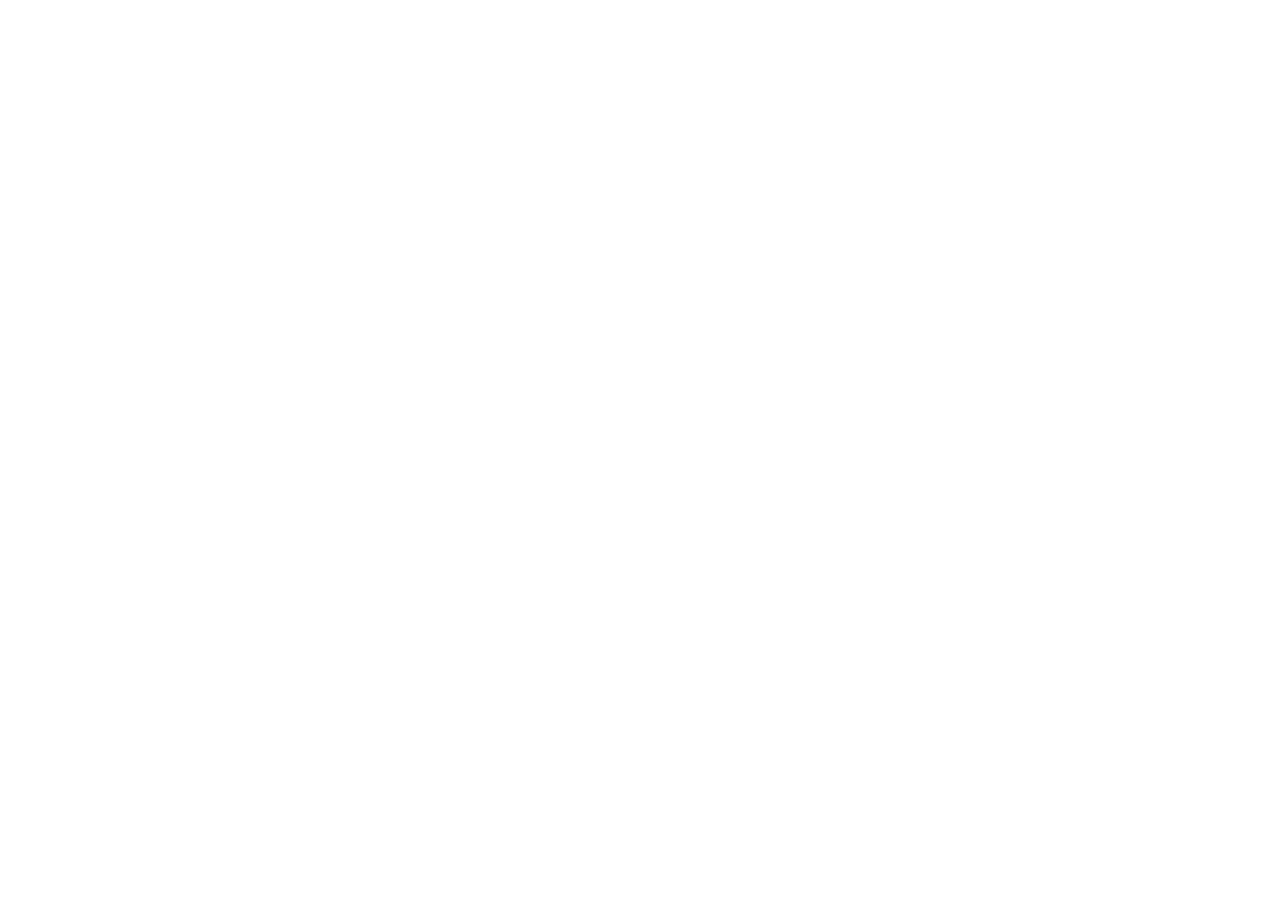
==== HTML/index.html @ 5eec87dd "first commit" ====
<!DOCTYPE html>
<html lang="en">
<head>
    <meta charset="UTF-8">
    <meta name="viewport" content="width=device-width, initial-scale=1.0">
    <title>index</title>
    <link rel="stylesheet" href="../CSS/style.css">
</head>
<body>

    
</body>
</html>
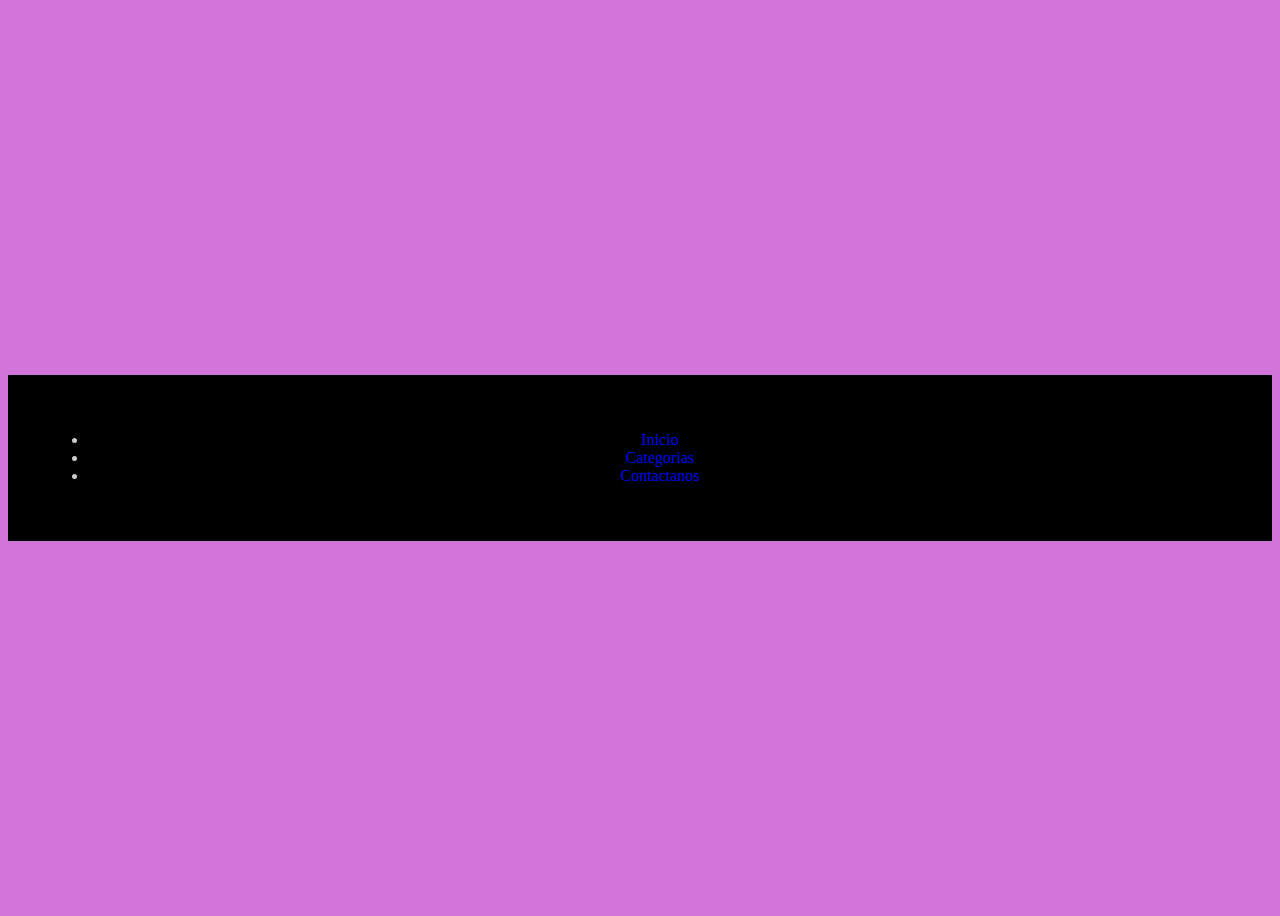
==== commit 5f53d52d: "segundo" ====
--- a/HTML/index.html
+++ b/HTML/index.html
@@ -7,6 +7,16 @@
     <link rel="stylesheet" href="../CSS/style.css">
 </head>
 <body>
+<!-- header  -->
+    <header>
+
+        <ul>
+            <li><a href="../HTML/index.html">Inicio</a></li>
+            <li><a href="../HTML/categorias.html">Categorias</a></li>
+            <li><a href="../HTML/contactanos.html">Contactanos</a></li>
+        </ul>
+
+    </header>
 
     
 </body>
--- a/CSS/style.css
+++ b/CSS/style.css
@@ -0,0 +1,142 @@
+/* * {
+    margin: 0;
+    padding: 0;
+    box-sizing: border-box;
+    font-family: sans-serif;
+} */
+
+body {
+    display: flex;
+    flex-wrap: wrap;
+    align-items: center;
+    justify-content: center;
+    min-height: 100vh;
+    background: rgb(209, 116, 218);
+}
+
+
+
+header{
+    width: 100%;
+    padding: 40px;
+    color: #ccc;
+    text-align: center;
+    background: #000;
+    
+}
+ul li a {
+    text-decoration: none;
+}
+
+.card {
+    position: relative;
+    width: 300px;
+    height: 350px;
+    margin: 20px;
+}
+
+.card .face {
+    position: absolute;
+    width: 100%;
+    height: 100%;
+    backface-visibility: hidden;
+    border-radius: 10px;
+    overflow: hidden;
+    transition: .5s;
+}
+
+.card .front {
+    transform: perspective(600px) rotateY(0deg);
+    box-shadow: 0 5px 10px #000;
+}
+
+.card .front img {
+    position: absolute;
+    width: 100%;
+    height: 100%;
+    object-fit: cover;
+}
+
+.card .front h3 {
+    position: absolute;
+    bottom: 0;
+    width: 100%;
+    height: 45px;
+    line-height: 45px;
+    color: #fff;
+    background: rgba(0,0,0,.4);
+    text-align: center;
+}
+
+.card .back {
+    transform: perspective(600px) rotateY(180deg);
+    background: rgb(3, 35, 54);
+    padding: 15px;
+    color: #f3f3f3;
+    display: flex;
+    flex-direction: column;
+    justify-content: space-between;
+    text-align: center;
+    box-shadow: 0 5px 10px #000;
+}
+
+.card .back .link {
+    border-top: solid 1px #f3f3f3;
+    height: 50px;
+    line-height: 50px;
+}
+
+.card .back .link a {
+    color: #f3f3f3;
+}
+
+.card .back h3 {
+    font-size: 30px;
+    margin-top: 20px;
+    letter-spacing: 2px;
+}
+
+.card .back p {
+    letter-spacing: 1px;
+} 
+
+.card:hover .front {
+    transform: perspective(600px) rotateY(180deg);
+}
+
+.card:hover .back {
+    transform: perspective(600px) rotateY(360deg);
+}
+
+
+
+
+input[type=text],[type=Email],select {
+    width: 100%;
+    padding: 12px 20px;
+    margin: 8px 0;
+    display: inline-block;
+    border: 1px solid #ccc;
+    border-radius: 4px;
+    box-sizing: border-box;
+  }
+  
+  input[type=submit] {
+    width: 100%;
+    background-color: #70bed6;
+    color: white;
+    padding: 14px 20px;
+    margin: 8px 0;
+    border: none;
+    border-radius: 4px;
+    cursor: pointer;
+  }
+  
+  input[type=submit]:hover {
+    background-color: #45a049;
+  }
+  
+  div {
+    border-radius: 5px;
+    background-color: #d0b0d4;
+    padding: 20px;}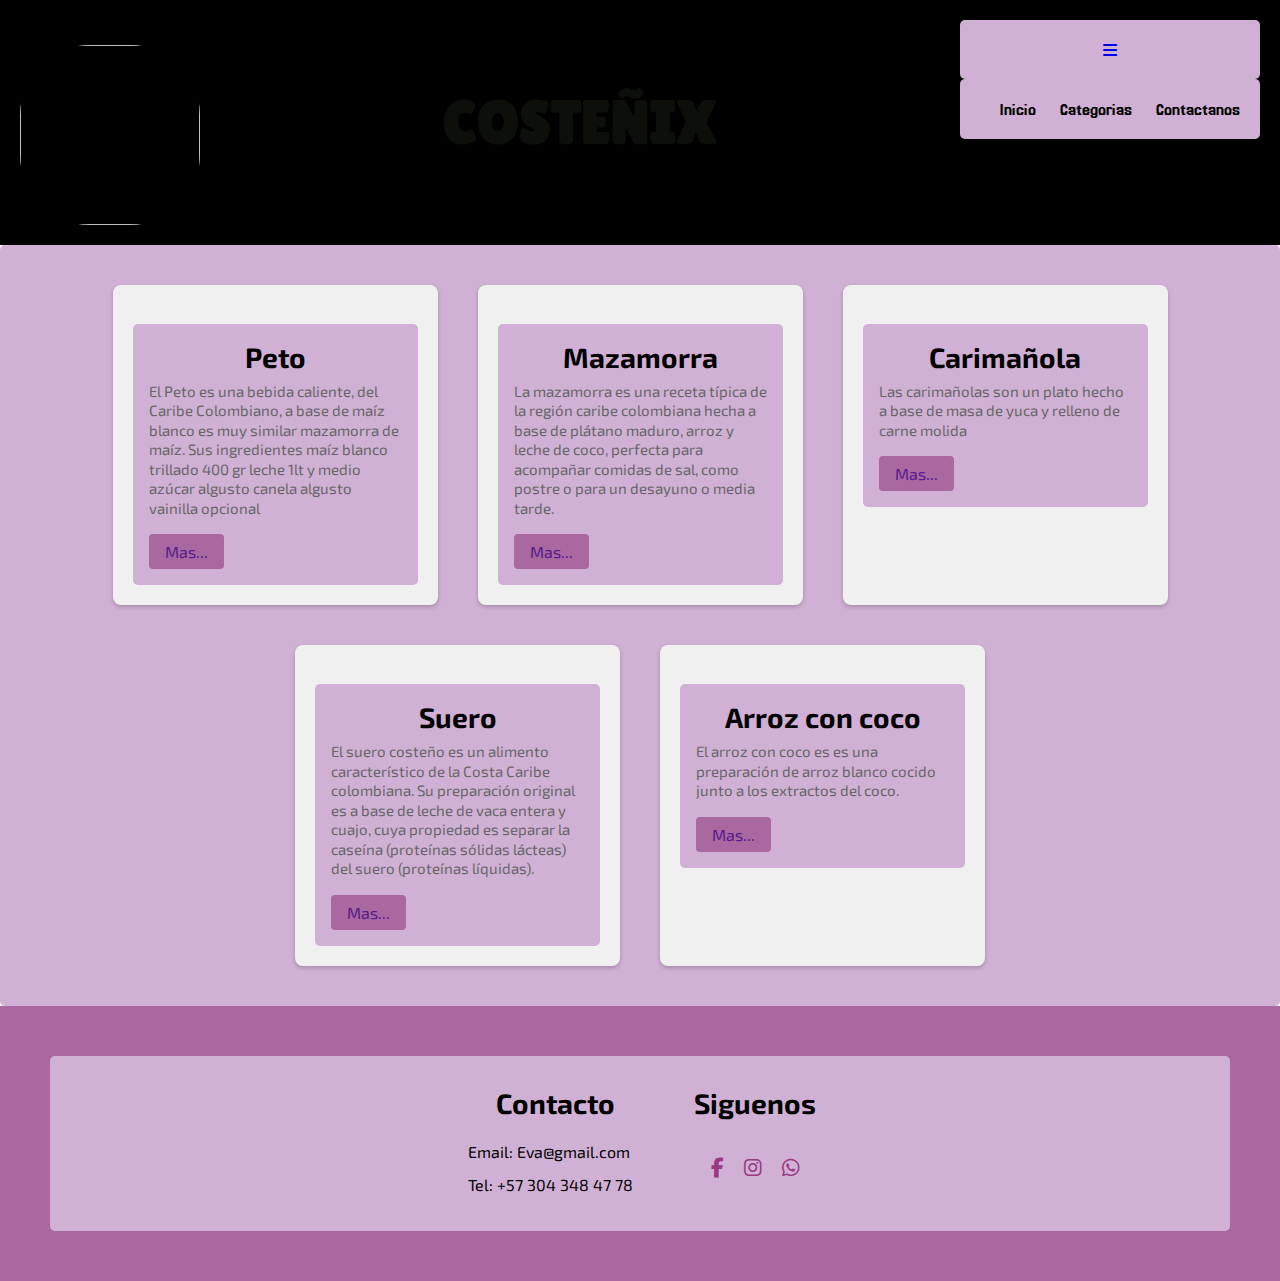
==== commit dfc846ea: "se agrego logica en archivo main js" ====
--- a/HTML/index.html
+++ b/HTML/index.html
@@ -5,19 +5,114 @@
     <meta name="viewport" content="width=device-width, initial-scale=1.0">
     <title>index</title>
     <link rel="stylesheet" href="../CSS/style.css">
+    <link rel="preconnect" href="https://fonts.googleapis.com">
+<link rel="preconnect" href="https://fonts.gstatic.com" crossorigin>
+<link rel="preconnect" href="https://fonts.googleapis.com">
+<link rel="preconnect" href="https://fonts.gstatic.com" crossorigin>
+<link href="https://fonts.googleapis.com/css2?family=Exo+2:ital,wght@0,100..900;1,100..900&family=Lilita+One&display=swap" rel="stylesheet">
+<link href="https://fonts.googleapis.com/css2?family=Exo+2:ital,wght@0,100..900;1,100..900&display=swap" rel="stylesheet">
+<link rel="preconnect" href="https://fonts.googleapis.com">
+<link rel="preconnect" href="https://fonts.gstatic.com" crossorigin>
+<link href="https://fonts.googleapis.com/css2?family=Exo+2:ital,wght@0,100..900;1,100..900&family=Jersey+20&family=Lilita+One&display=swap" rel="stylesheet">
+<link rel="stylesheet" href="https://cdnjs.cloudflare.com/ajax/libs/font-awesome/6.2.1/css/all.min.css">
+<script src="../JS/libs/jquery-3.7.1.js"></script>
 </head>
 <body>
 <!-- header  -->
     <header>
-
-        <ul>
-            <li><a href="../HTML/index.html">Inicio</a></li>
-            <li><a href="../HTML/categorias.html">Categorias</a></li>
-            <li><a href="../HTML/contactanos.html">Contactanos</a></li>
-        </ul>
-
+        <img id="logo" src="../IMAGES/logo.webp">
+        <h1 id="Nombre">COSTEÑIX</h1>
+        <nav class="menu">
+        <div class="icon-menu">
+            <a href="#" id="btn-menu" class="btn-menu"> <span class="fa fa-bars"></span></a>
+        </div>
+        <div class="etiquetas">
+            <ul>
+                <li class="niveles"><a href="../HTML/index.html">Inicio</a></li>
+                <li class="niveles"><a href="../HTML/categorias.html">Categorias</a></li>
+                <li class="niveles"><a href="../HTML/contactanos.html">Contactanos</a></li>
+            </ul>
+        </div>
+    </nav>
+        
     </header>
 
+    <div class="Card-container">
+    <div class="Card">
+        <img src="../IMAGES/peto.jpg" alt="">
+        <div class="Card-content">
+            <h3>Peto</h3>
+            <p>El Peto es una bebida caliente, del Caribe Colombiano, a base de maíz blanco 
+                es muy similar mazamorra de maíz. Sus ingredientes maíz blanco trillado 400 gr
+                leche 1lt y medio 
+                azúcar algusto
+                canela algusto
+                vainilla opcional  </p>
+                <a href="" class="btn" >Mas...</a>
+        </div>
+    </div> 
+
+        <div class="Card">
+        <img src="../IMAGES/mazamorra.jpg" alt="">
+        <div class="Card-content">
+            <h3>Mazamorra</h3>
+            <p>La mazamorra es una receta típica de la región caribe colombiana hecha a base de plátano maduro, arroz y leche de coco, 
+                perfecta para acompañar comidas de sal, como postre o para un desayuno o media tarde.</p>
+                <a href="" class="btn" >Mas...</a>
+        </div>
+        </div>
+
+        <div class="Card">
+        <img src="../IMAGES/yuca.jpg" alt="">
+        <div class="Card-content">
+            <h3>Carimañola</h3>
+            <p>Las carimañolas son un plato hecho a base de masa de yuca y relleno de carne molida</p>
+                <a href="" class="btn" >Mas...</a>
+        </div>
+       </div>
+
+       <div class="Card">
+        <img src="../IMAGES/suero.jpg" alt="">
+        <div class="Card-content">
+            <h3>Suero</h3>
+            <p>El suero costeño es un alimento característico de la Costa Caribe colombiana. Su preparación original es 
+                a base de leche de vaca entera y cuajo, cuya propiedad es separar la caseína (proteínas sólidas lácteas) del suero (proteínas líquidas).</p>
+                <a href="" class="btn" >Mas...</a>
+        </div>
+        </div>
+
+        <div class="Card">
+        <img src="../IMAGES/coco.jpg" alt="">
+        <div class="Card-content">
+            <h3>Arroz con coco</h3>
+            <p> El arroz con coco es es una preparación
+                de arroz blanco cocido junto a los extractos del coco. </p>
+                <a href="" class="btn" >Mas...</a>
+        </div>
+    </div>
+    </div>
+
+    <footer>
+        <div class="container">
+            <div class="footer-content">
+                <h3>Contacto</h3>
+                <p>Email: Eva@gmail.com</p>
+                <p>Tel: +57 304 348 47 78</p>
+                
+            </div>
+            <div class="footer-content2">
+                <h3>Siguenos</h3>
+                <div class="redes-link">
+                <li><a href=""><i class="fab fa-facebook-f"></i></a></li>
+                <li> <a href=""><i class="fab fa-instagram"></i></a></li>
+                <li> <a href=""><i class="fab fa-whatsapp"></i></a></li>
+                </div>
+            </div>
     
+        </div>
+
+
+    </footer>
 </body>
+<script src="../JS/main.js"></script>
 </html>--- a/CSS/style.css
+++ b/CSS/style.css
@@ -1,115 +1,86 @@
-/* * {
+* {
     margin: 0;
     padding: 0;
     box-sizing: border-box;
-    font-family: sans-serif;
-} */
-
-body {
+    font-family:  "Exo 2", sans-serif;
+    list-style: none;
+    
+} 
+
+
+.main-content {
     display: flex;
     flex-wrap: wrap;
-    align-items: center;
     justify-content: center;
-    min-height: 100vh;
+    gap: 15px;
+    padding: 5%;
     background: rgb(209, 116, 218);
 }
 
-
-
 header{
-    width: 100%;
-    padding: 40px;
+    justify-content: space-between;
+    flex-wrap: wrap;
+    display: flex;
+    width: 100%;
+    top: 1px;
+    padding: 20px;
     color: #ccc;
     text-align: center;
     background: #000;
-    
+    background-image: url(../IMAGES/TEXTURAS.jpg);
+    /*background-repeat: no-repeat;
+    background-size: 100% 100%;*/
+    
+}
+#logo{
+    
+    width: 180px;
+    height: 180px;
+    margin-top: 2%;
+    border-radius: 70px;
+    transition: transform 0.5;
+    
+}
+#logo:hover{
+    transform: translateY(-10px);
 }
 ul li a {
     text-decoration: none;
-}
-
-.card {
-    position: relative;
-    width: 300px;
-    height: 350px;
-    margin: 20px;
-}
-
-.card .face {
-    position: absolute;
-    width: 100%;
-    height: 100%;
-    backface-visibility: hidden;
-    border-radius: 10px;
-    overflow: hidden;
-    transition: .5s;
-}
-
-.card .front {
-    transform: perspective(600px) rotateY(0deg);
-    box-shadow: 0 5px 10px #000;
-}
-
-.card .front img {
-    position: absolute;
-    width: 100%;
-    height: 100%;
-    object-fit: cover;
-}
-
-.card .front h3 {
-    position: absolute;
-    bottom: 0;
-    width: 100%;
-    height: 45px;
-    line-height: 45px;
-    color: #fff;
-    background: rgba(0,0,0,.4);
-    text-align: center;
-}
-
-.card .back {
-    transform: perspective(600px) rotateY(180deg);
-    background: rgb(3, 35, 54);
-    padding: 15px;
-    color: #f3f3f3;
-    display: flex;
-    flex-direction: column;
-    justify-content: space-between;
-    text-align: center;
-    box-shadow: 0 5px 10px #000;
-}
-
-.card .back .link {
-    border-top: solid 1px #f3f3f3;
-    height: 50px;
-    line-height: 50px;
-}
-
-.card .back .link a {
-    color: #f3f3f3;
-}
-
-.card .back h3 {
-    font-size: 30px;
-    margin-top: 20px;
-    letter-spacing: 2px;
-}
-
-.card .back p {
-    letter-spacing: 1px;
-} 
-
-.card:hover .front {
-    transform: perspective(600px) rotateY(180deg);
-}
-
-.card:hover .back {
-    transform: perspective(600px) rotateY(360deg);
-}
-
-
-
+    color: #000;
+    font-family: "Jersey 20", sans-serif;
+}
+ul li a:hover{
+    color: #880088a1;
+    
+   
+}
+#Nombre{
+    align-items: center;
+    display: flex;
+    font-size: 60px;
+    color: rgb(12, 15, 10);
+    font-family: "Lilita One", sans-serif;
+    transition: transform 0.5;
+}
+#Nombre:hover{
+    transform: translateY(-10px);
+}
+.niveles{
+    display: inline;
+    font-size: 18px;
+    margin-left: 20px;
+    color: rgb(12, 15, 10);
+    font-family: "Jersey 20", sans-serif;
+    
+
+}
+.etiquetas{
+    align-items: center;
+    display: flex;
+   
+    color: rgb(0, 0, 0);
+
+}
 
 input[type=text],[type=Email],select {
     width: 100%;
@@ -133,10 +104,206 @@
   }
   
   input[type=submit]:hover {
-    background-color: #45a049;
+    background-color: #cfe0df;
   }
   
-  div {
+div {
     border-radius: 5px;
     background-color: #d0b0d4;
-    padding: 20px;}+    padding: 20px;
+}
+
+.form-container {
+    padding: 5%;
+    background-color: #9b3882;
+}
+
+form {
+    border-radius: 20px;
+    background-color: #d0b0d4;
+    padding: 25px;
+}
+
+.card {
+    position: relative;
+    width: 300px;
+    height: 350px;
+    margin: 20px;
+}
+
+.card .face {
+    position: absolute;
+    width: 100%;
+    height: 100%;
+    backface-visibility: hidden;
+    border-radius: 10px;
+    overflow: hidden;
+    transition: .5s;
+}
+
+.card .front {
+    transform: perspective(600px) rotateY(0deg);
+    box-shadow: 0 5px 10px #000;
+}
+
+.card .front img {
+    position: absolute;
+    width: 100%;
+    height: 100%;
+    object-fit: cover;
+}
+
+.card .front h3 {
+    position: absolute;
+    bottom: 0;
+    width: 100%;
+    height: 45px;
+    line-height: 45px;
+    color: #fff;
+    background: rgba(0,0,0,.4);
+    text-align: center;
+}
+
+.card .back {
+    transform: perspective(600px) rotateY(180deg);
+    background: rgb(3, 35, 54);
+    padding: 15px;
+    color: #f3f3f3;
+    display: flex;
+    flex-direction: column;
+    justify-content: space-between;
+    text-align: center;
+    box-shadow: 0 5px 10px #000;
+}
+
+.card .back .link {
+    border-top: solid 1px #f3f3f3;
+    height: 50px;
+    line-height: 50px;
+}
+
+.card .back .link a {
+    color: #f3f3f3;
+}
+
+.card .back h3 {
+    font-size: 30px;
+    margin-top: 20px;
+    letter-spacing: 2px;
+}
+
+.card .back p {
+    letter-spacing: 1px;
+} 
+
+.card:hover .front {
+    transform: perspective(600px) rotateY(180deg);
+}
+
+.card:hover .back {
+    transform: perspective(600px) rotateY(360deg);
+}
+
+.Card-container{
+    display: flex;
+    justify-content: center;
+    flex-wrap: wrap;
+}
+
+.Card{
+    width: 325px;
+    background-color: #f0f0f0;
+    border-radius: 8px;
+    overflow: hidden;
+    box-shadow: 0 2px 4px rgba(0, 0, 0, 0.2);
+    margin: 20px;
+    
+}
+.Card img{
+    width: 100%;
+    height: auto;
+
+
+}
+.Card-content{
+    padding: 16px;
+}
+.Card-content h3{
+    font-size: 28px;
+    margin-bottom: 8px;
+}
+.Card-content p{
+    color: #666;
+    font-size: 15px;
+    line-height: 1.3;
+}
+.Card-content .btn{
+    display: inline-block;
+    padding: 8px 16px;
+    background-color: #aa68a1;
+    text-decoration: none;
+    border-radius: 4px;
+    margin-top: 16px;
+}
+
+
+footer{
+    background: #aa68a1;
+    padding: 50px;
+    width: 100%;
+    height: 100%;
+}
+
+.container{
+    width: 100%;
+    display: flex;
+    flex-wrap: wrap;
+    justify-content: center;
+    padding: 10px;
+}
+.footer{
+    width: 333%;
+}
+h3{
+    font-size: 28px;
+    margin-bottom: 15px;
+    text-align: center;
+}
+.footer-content p{
+    width: 190px;
+    margin: auto;
+    padding: 7px;
+}
+.social-icons{
+    text-align: center;
+    padding: center;
+    list-style: none;
+}
+.social-icons li{
+    display: inline;
+    text-align: center;
+    padding: 5px;
+}
+.social-icons i{
+    color: white;
+    font-size: 25px;
+}
+
+.redes-link {
+    display: flex;
+    gap: 20px;
+    font-size: 20px;
+}
+.redes-link a {
+    color: #9b3882;
+}
+
+a{
+    text-decoration: none;
+}
+a:hover{
+    color: #9b3882;
+}
+.social-icons:hover{
+    color: #9b3882;
+}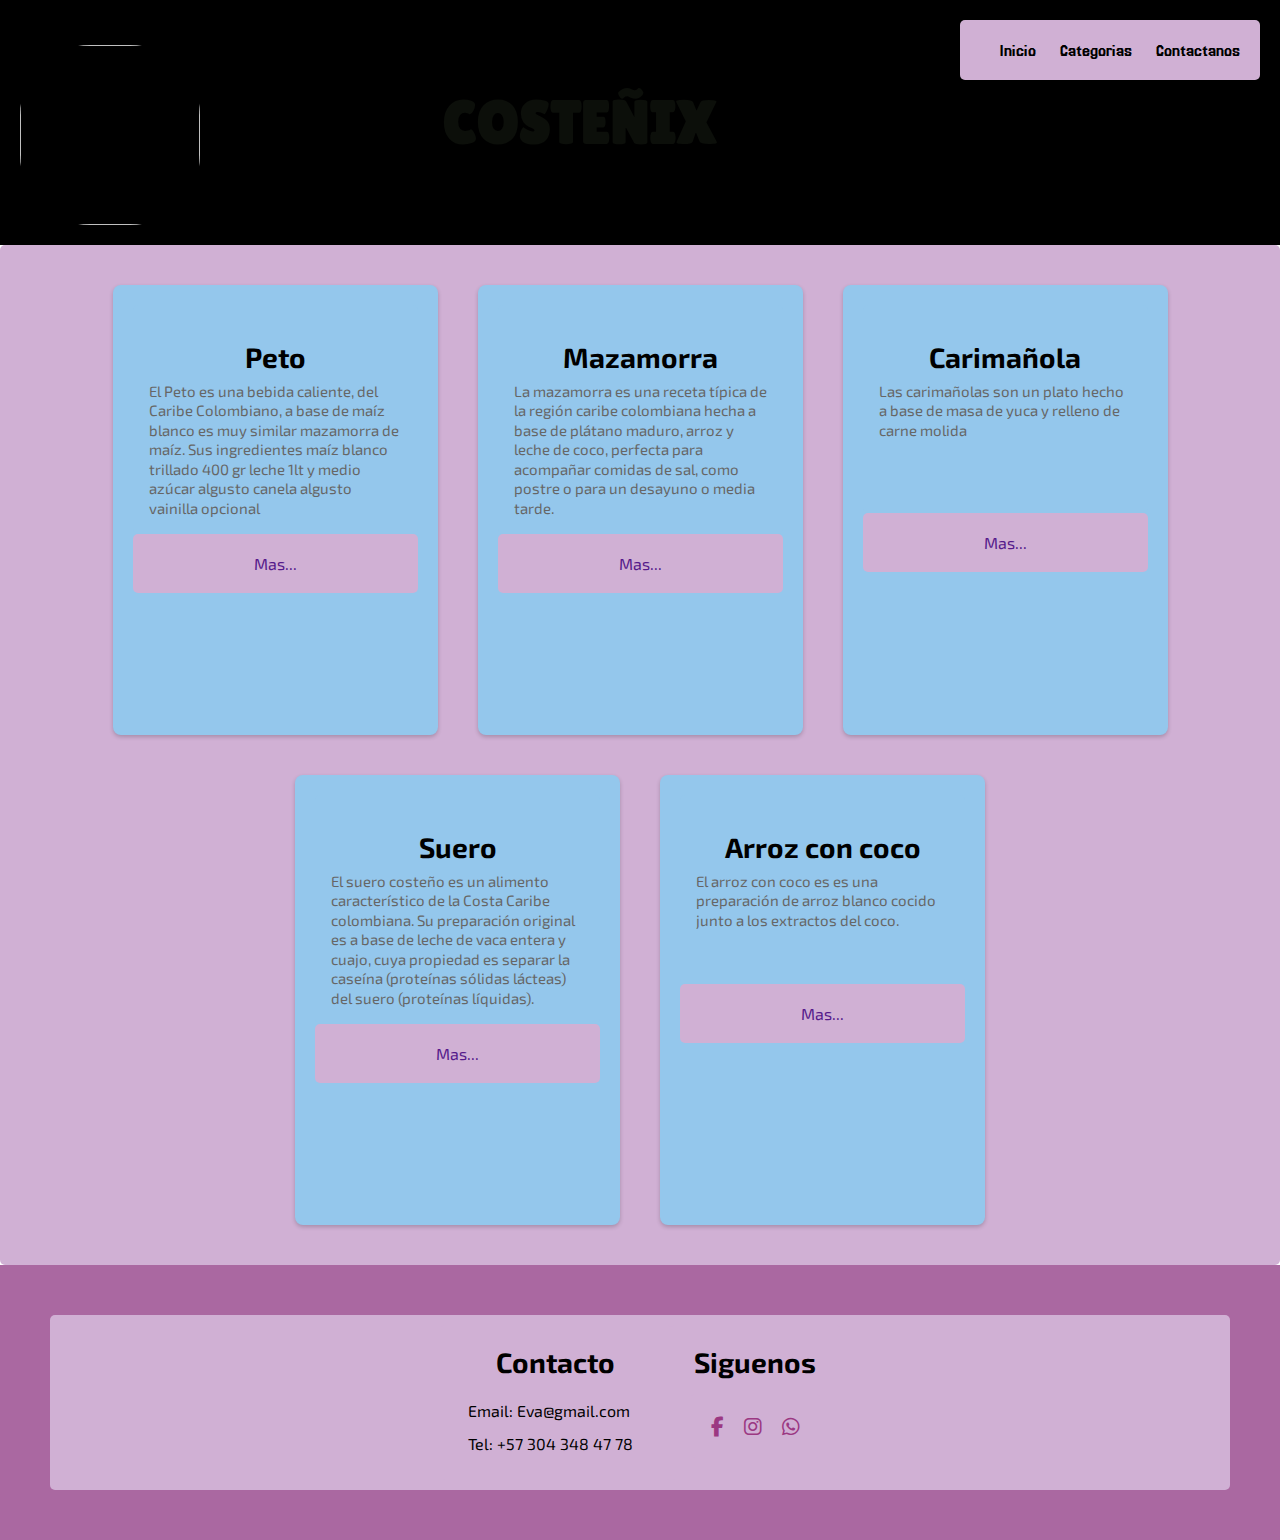
==== commit 0b9fe634: "correción de contenido de tarjetas de inicio" ====
--- a/HTML/index.html
+++ b/HTML/index.html
@@ -1,118 +1,162 @@
 <!DOCTYPE html>
 <html lang="en">
+
 <head>
-    <meta charset="UTF-8">
-    <meta name="viewport" content="width=device-width, initial-scale=1.0">
-    <title>index</title>
-    <link rel="stylesheet" href="../CSS/style.css">
-    <link rel="preconnect" href="https://fonts.googleapis.com">
-<link rel="preconnect" href="https://fonts.gstatic.com" crossorigin>
-<link rel="preconnect" href="https://fonts.googleapis.com">
-<link rel="preconnect" href="https://fonts.gstatic.com" crossorigin>
-<link href="https://fonts.googleapis.com/css2?family=Exo+2:ital,wght@0,100..900;1,100..900&family=Lilita+One&display=swap" rel="stylesheet">
-<link href="https://fonts.googleapis.com/css2?family=Exo+2:ital,wght@0,100..900;1,100..900&display=swap" rel="stylesheet">
-<link rel="preconnect" href="https://fonts.googleapis.com">
-<link rel="preconnect" href="https://fonts.gstatic.com" crossorigin>
-<link href="https://fonts.googleapis.com/css2?family=Exo+2:ital,wght@0,100..900;1,100..900&family=Jersey+20&family=Lilita+One&display=swap" rel="stylesheet">
-<link rel="stylesheet" href="https://cdnjs.cloudflare.com/ajax/libs/font-awesome/6.2.1/css/all.min.css">
-<script src="../JS/libs/jquery-3.7.1.js"></script>
+  <meta charset="UTF-8" />
+  <meta name="viewport" content="width=device-width, initial-scale=1.0" />
+  <title>index</title>
+  <link rel="stylesheet" href="../CSS/style.css" />
+  <link rel="preconnect" href="https://fonts.googleapis.com" />
+  <link rel="preconnect" href="https://fonts.gstatic.com" crossorigin />
+  <link rel="preconnect" href="https://fonts.googleapis.com" />
+  <link rel="preconnect" href="https://fonts.gstatic.com" crossorigin />
+  <link
+    href="https://fonts.googleapis.com/css2?family=Exo+2:ital,wght@0,100..900;1,100..900&family=Lilita+One&display=swap"
+    rel="stylesheet" />
+  <link href="https://fonts.googleapis.com/css2?family=Exo+2:ital,wght@0,100..900;1,100..900&display=swap"
+    rel="stylesheet" />
+  <link rel="preconnect" href="https://fonts.googleapis.com" />
+  <link rel="preconnect" href="https://fonts.gstatic.com" crossorigin />
+  <link
+    href="https://fonts.googleapis.com/css2?family=Exo+2:ital,wght@0,100..900;1,100..900&family=Jersey+20&family=Lilita+One&display=swap"
+    rel="stylesheet" />
+  <link rel="stylesheet" href="https://cdnjs.cloudflare.com/ajax/libs/font-awesome/6.2.1/css/all.min.css" />
+  <script src="../JS/libs/jquery-3.7.1.js"></script>
 </head>
+
 <body>
-<!-- header  -->
-    <header>
-        <img id="logo" src="../IMAGES/logo.webp">
-        <h1 id="Nombre">COSTEÑIX</h1>
-        <nav class="menu">
-        <div class="icon-menu">
-            <a href="#" id="btn-menu" class="btn-menu"> <span class="fa fa-bars"></span></a>
-        </div>
-        <div class="etiquetas">
-            <ul>
-                <li class="niveles"><a href="../HTML/index.html">Inicio</a></li>
-                <li class="niveles"><a href="../HTML/categorias.html">Categorias</a></li>
-                <li class="niveles"><a href="../HTML/contactanos.html">Contactanos</a></li>
-            </ul>
-        </div>
+  <!-- header  -->
+  <header>
+    <img id="logo" src="../IMAGES/logo.webp" />
+    <h1 id="Nombre">COSTEÑIX</h1>
+    <nav class="menu">
+      <div class="icon-menu">
+        <a href="#" id="btn-menu" class="btn-menu">
+          <span class="fa fa-bars"></span></a>
+      </div>
+      <div class="etiquetas">
+        <ul>
+          <li class="niveles"><a href="../HTML/index.html">Inicio</a></li>
+          <li class="niveles">
+            <a href="../HTML/categorias.html">Categorias</a>
+          </li>
+          <li class="niveles">
+            <a href="../HTML/contactanos.html">Contactanos</a>
+          </li>
+        </ul>
+      </div>
     </nav>
-        
-    </header>
+  </header>
 
-    <div class="Card-container">
+  <div class="Card-container">
+
     <div class="Card">
-        <img src="../IMAGES/peto.jpg" alt="">
-        <div class="Card-content">
-            <h3>Peto</h3>
-            <p>El Peto es una bebida caliente, del Caribe Colombiano, a base de maíz blanco 
-                es muy similar mazamorra de maíz. Sus ingredientes maíz blanco trillado 400 gr
-                leche 1lt y medio 
-                azúcar algusto
-                canela algusto
-                vainilla opcional  </p>
-                <a href="" class="btn" >Mas...</a>
-        </div>
-    </div> 
-
-        <div class="Card">
-        <img src="../IMAGES/mazamorra.jpg" alt="">
-        <div class="Card-content">
-            <h3>Mazamorra</h3>
-            <p>La mazamorra es una receta típica de la región caribe colombiana hecha a base de plátano maduro, arroz y leche de coco, 
-                perfecta para acompañar comidas de sal, como postre o para un desayuno o media tarde.</p>
-                <a href="" class="btn" >Mas...</a>
-        </div>
-        </div>
-
-        <div class="Card">
-        <img src="../IMAGES/yuca.jpg" alt="">
-        <div class="Card-content">
-            <h3>Carimañola</h3>
-            <p>Las carimañolas son un plato hecho a base de masa de yuca y relleno de carne molida</p>
-                <a href="" class="btn" >Mas...</a>
-        </div>
-       </div>
-
-       <div class="Card">
-        <img src="../IMAGES/suero.jpg" alt="">
-        <div class="Card-content">
-            <h3>Suero</h3>
-            <p>El suero costeño es un alimento característico de la Costa Caribe colombiana. Su preparación original es 
-                a base de leche de vaca entera y cuajo, cuya propiedad es separar la caseína (proteínas sólidas lácteas) del suero (proteínas líquidas).</p>
-                <a href="" class="btn" >Mas...</a>
-        </div>
-        </div>
-
-        <div class="Card">
-        <img src="../IMAGES/coco.jpg" alt="">
-        <div class="Card-content">
-            <h3>Arroz con coco</h3>
-            <p> El arroz con coco es es una preparación
-                de arroz blanco cocido junto a los extractos del coco. </p>
-                <a href="" class="btn" >Mas...</a>
-        </div>
-    </div>
+      <div class="Card-content">
+        <img src="../IMAGES/peto.jpg" alt="" />
+        <h3>Peto</h3>
+        <p>
+          El Peto es una bebida caliente, del Caribe Colombiano, a base de
+          maíz blanco es muy similar mazamorra de maíz. Sus ingredientes maíz
+          blanco trillado 400 gr leche 1lt y medio azúcar algusto canela
+          algusto vainilla opcional
+        </p>
+      </div>
+      <div class="btn-card">
+        <a href="" class="btn">Mas...</a>
+      </div>
     </div>
 
-    <footer>
-        <div class="container">
-            <div class="footer-content">
-                <h3>Contacto</h3>
-                <p>Email: Eva@gmail.com</p>
-                <p>Tel: +57 304 348 47 78</p>
-                
-            </div>
-            <div class="footer-content2">
-                <h3>Siguenos</h3>
-                <div class="redes-link">
-                <li><a href=""><i class="fab fa-facebook-f"></i></a></li>
-                <li> <a href=""><i class="fab fa-instagram"></i></a></li>
-                <li> <a href=""><i class="fab fa-whatsapp"></i></a></li>
-                </div>
-            </div>
-    
+    <div class="Card">
+      <div class="Card-content">
+        <img src="../IMAGES/mazamorra.jpg" alt="" />
+        <h3>Mazamorra</h3>
+        <p>
+          La mazamorra es una receta típica de la región caribe colombiana
+          hecha a base de plátano maduro, arroz y leche de coco, perfecta para
+          acompañar comidas de sal, como postre o para un desayuno o media
+          tarde.
+        </p>
+      </div>
+      <div class="btn-card">
+        <a href="" class="btn">Mas...</a>
+      </div>
+    </div>
+
+    <div class="Card">
+      <div class="Card-content">
+        <img src="../IMAGES/yuca.jpg" alt="" />
+        <h3>Carimañola</h3>
+        <p>
+          Las carimañolas son un plato hecho a base de masa de yuca y relleno
+          de carne molida
+        </p>
+        <br>
+        <br>
+        <br>
+      </div>
+      <div class="btn-card">
+        <a href="" class="btn">Mas...</a>
+      </div>
+    </div>
+
+    <div class="Card">
+      <div class="Card-content">
+        <img src="../IMAGES/suero.jpg" alt="" />
+        <h3>Suero</h3>
+        <p>
+          El suero costeño es un alimento característico de la Costa Caribe
+          colombiana. Su preparación original es a base de leche de vaca
+          entera y cuajo, cuya propiedad es separar la caseína (proteínas
+          sólidas lácteas) del suero (proteínas líquidas).
+        </p>
+      </div>
+      <div class="btn-card">
+        <a href="" class="btn">Mas...</a>
+      </div>
+    </div>
+
+    <div class="Card">
+      <div class="Card-content">
+        <img src="../IMAGES/coco.jpg" alt="" />
+        <h3>Arroz con coco</h3>
+        <p>
+          El arroz con coco es es una preparación de arroz blanco cocido junto
+          a los extractos del coco.
+        </p>
+        <br>
+        <br>
+      </div>
+      <div class="btn-card">
+        <a href="" class="btn">Mas...</a>
+      </div>
+    </div>
+
+  </div>
+
+  <footer>
+    <div class="container">
+      <div class="footer-content">
+        <h3>Contacto</h3>
+        <p>Email: Eva@gmail.com</p>
+        <p>Tel: +57 304 348 47 78</p>
+      </div>
+      <div class="footer-content2">
+        <h3>Siguenos</h3>
+        <div class="redes-link">
+          <li>
+            <a href=""><i class="fab fa-facebook-f"></i></a>
+          </li>
+          <li>
+            <a href=""><i class="fab fa-instagram"></i></a>
+          </li>
+          <li>
+            <a href=""><i class="fab fa-whatsapp"></i></a>
+          </li>
         </div>
-
-
-    </footer>
+      </div>
+    </div>
+  </footer>
 </body>
 <script src="../JS/main.js"></script>
+
 </html>--- a/CSS/style.css
+++ b/CSS/style.css
@@ -6,9 +6,51 @@
     list-style: none;
     
 } 
-
-
-.main-content {
+.icon-menu{
+    border-radius: 2px solid #000000;
+    width: 50px;
+    height: 50px;
+    display: none;  
+}
+
+@media screen and (max-width:700px) { 
+    .menu  .icon-menu{
+    position: relative;
+    background: none;
+    display: block;
+    }
+
+    .menu .icon-menu .etiquetas{
+        z-index: 1000;
+    }
+    .menu .etiquetas{
+        width: 180px;
+        height: 100%;
+        background-color: rgb(138, 131, 238);
+        display: flex;
+        position: absolute;
+        left: -250px;
+        transition: background-color 2s;
+        top: 0;
+    }
+
+    .menu .etiquetas:hover{
+        background: #9b3882
+    }
+        
+    .etiquetas ul li {
+        display: block;
+    }
+    .etiquetas li a {
+    display: block;
+    height: 50px;
+    border-bottom:2px solid #fff ;
+    padding: 15px;
+    text-align: center;
+    margin: 0;
+    }
+}
+    .main-content {
     display: flex;
     flex-wrap: wrap;
     justify-content: center;
@@ -33,17 +75,15 @@
     
 }
 #logo{
-    
     width: 180px;
     height: 180px;
     margin-top: 2%;
     border-radius: 70px;
     transition: transform 0.5;
-    
-}
-#logo:hover{
-    transform: translateY(-10px);
-}
+    cursor: pointer;
+    transition: transform 1s ease;
+}
+
 ul li a {
     text-decoration: none;
     color: #000;
@@ -51,8 +91,6 @@
 }
 ul li a:hover{
     color: #880088a1;
-    
-   
 }
 #Nombre{
     align-items: center;
@@ -93,7 +131,7 @@
   }
   
   input[type=submit] {
-    width: 100%;
+    width: 50%;
     background-color: #70bed6;
     color: white;
     padding: 14px 20px;
@@ -108,6 +146,7 @@
   }
   
 div {
+    
     border-radius: 5px;
     background-color: #d0b0d4;
     padding: 20px;
@@ -122,6 +161,11 @@
     border-radius: 20px;
     background-color: #d0b0d4;
     padding: 25px;
+}
+
+.button-container{
+    display: flex;
+    justify-content: center;
 }
 
 .card {
@@ -129,6 +173,9 @@
     width: 300px;
     height: 350px;
     margin: 20px;
+    opacity: 0;
+    transform: translateY(50px);
+    transition: transform 2s;
 }
 
 .card .face {
@@ -179,7 +226,6 @@
 .card .back .link {
     border-top: solid 1px #f3f3f3;
     height: 50px;
-    line-height: 50px;
 }
 
 .card .back .link a {
@@ -211,23 +257,27 @@
 }
 
 .Card{
+    display: flex;
+    flex-direction: column;
     width: 325px;
-    background-color: #f0f0f0;
+    height: 450px;
     border-radius: 8px;
     overflow: hidden;
     box-shadow: 0 2px 4px rgba(0, 0, 0, 0.2);
     margin: 20px;
-    
-}
+    background-color: #94c7ec;
+}
+
 .Card img{
     width: 100%;
     height: auto;
-
-
-}
+}
+
 .Card-content{
     padding: 16px;
-}
+    background-color: #94c7ec;
+}
+
 .Card-content h3{
     font-size: 28px;
     margin-bottom: 8px;
@@ -246,6 +296,11 @@
     margin-top: 16px;
 }
 
+.btn-card {
+    display: flex;
+    justify-content: center;
+}
+
 
 footer{
     background: #aa68a1;
